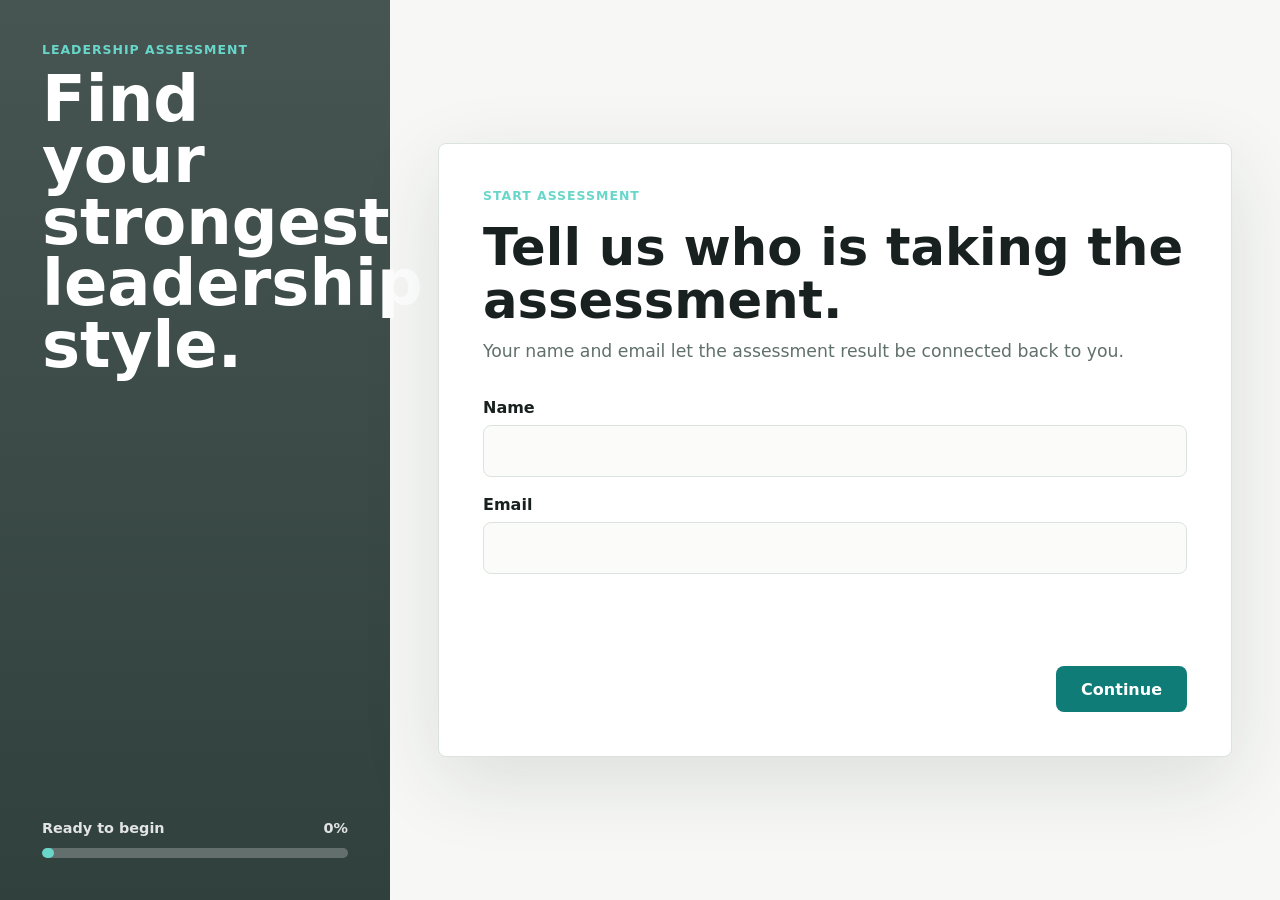
==== index.html @ 4956311d "Reset assessment scoring to fixed weighted model" ====
<!doctype html>
<html lang="en">
  <head>
    <meta charset="utf-8">
    <meta name="viewport" content="width=device-width, initial-scale=1">
    <title>Leadership Assessment</title>
    <link rel="stylesheet" href="styles.css">
  </head>
  <body>
    <main class="app-shell">
      <aside class="sidebar" aria-label="Assessment progress">
        <div>
          <p class="eyebrow">Leadership Assessment</p>
          <h1>Find your strongest leadership style.</h1>
        </div>

        <div class="progress-panel">
          <div class="progress-label">
            <span id="progressText">Question 1</span>
            <span id="progressPercent">0%</span>
          </div>
          <div class="progress-track" aria-hidden="true">
            <div id="progressBar" class="progress-bar"></div>
          </div>
        </div>

        <nav class="dimension-list" aria-label="Leadership dimensions">
          <button class="dimension-pill active" data-style="Transformational">Transformational</button>
          <button class="dimension-pill" data-style="Transactional">Transactional</button>
          <button class="dimension-pill" data-style="Servant">Servant</button>
          <button class="dimension-pill" data-style="Autocratic">Autocratic</button>
          <button class="dimension-pill" data-style="Charismatic">Charismatic</button>
          <button class="dimension-pill" data-style="Democratic">Democratic</button>
          <button class="dimension-pill" data-style="Laissez-Faire">Laissez-Faire</button>
          <button class="dimension-pill" data-style="Situational">Situational</button>
        </nav>
      </aside>

      <section class="workspace">
        <section id="identityView" class="assessment-view start-view" aria-live="polite">
          <p class="eyebrow">Start Assessment</p>
          <h2>Tell us who is taking the assessment.</h2>
          <p class="question-help">
            Your name and email let the assessment result be connected back to you.
          </p>

          <form id="identityForm" class="identity-form" novalidate>
            <label for="respondentName">
              <span>Name</span>
              <input id="respondentName" name="respondentName" type="text" autocomplete="name" aria-describedby="identityError">
            </label>
            <label for="respondentEmail">
              <span>Email</span>
              <input id="respondentEmail" name="respondentEmail" type="email" autocomplete="email" aria-describedby="identityError">
            </label>

            <p id="identityError" class="form-error" role="alert"></p>

            <div class="actions results-actions">
              <button id="identityNextButton" class="primary-button" type="submit">Continue</button>
            </div>
          </form>
        </section>

        <section id="startView" class="assessment-view start-view hidden" aria-live="polite">
          <p class="eyebrow">Before You Begin</p>
          <h2>Understand your natural leadership tendencies.</h2>
          <p class="question-help">
            This leadership assessment is designed to help you better understand your natural leadership tendencies and preferences.
            Honest and thoughtful responses will provide the most accurate and useful results.
          </p>

          <div class="instruction-list">
            <section>
              <h3><span>1</span>Be honest</h3>
              <p>There are no right or wrong answers. The goal is to reflect your authentic self, not who you think you should be.</p>
            </section>
            <section>
              <h3><span>2</span>Do not overthink, but do not rush</h3>
              <p>Read each question carefully and choose the response that feels most natural or describes how you typically behave.</p>
            </section>
            <section>
              <h3><span>3</span>Use strong answers when they truly fit</h3>
              <p>Most situations are not black and white, but strong agreement or disagreement is appropriate when it genuinely applies.</p>
            </section>
            <section>
              <h3><span>4</span>Find a quiet moment</h3>
              <p>Complete the assessment in a comfortable space with minimal distractions, ideally in one sitting.</p>
            </section>
            <section>
              <h3><span>5</span>There is no perfect leader</h3>
              <p>Different leadership styles are effective in different situations. Understanding your style is a step toward adaptability and self-awareness.</p>
            </section>
          </div>

          <div class="actions results-actions">
            <button id="startButton" class="primary-button" type="button">Begin Assessment</button>
          </div>
        </section>

        <section id="assessmentView" class="assessment-view hidden" aria-live="polite">
          <div class="question-meta">
            <span id="dimensionLabel">Assessment Item</span>
            <span id="questionCounter">1 / 18</span>
          </div>
          <h2 id="questionText"></h2>
          <p id="questionHelp" class="question-help"></p>

          <fieldset class="rating-group" aria-label="Response options">
            <legend>Choose the statement that fits best.</legend>
            <button class="rating-option" data-value="1" type="button">
              <span>Strongly Disagree</span>
              <small>This does not describe me.</small>
            </button>
            <button class="rating-option" data-value="2" type="button">
              <span>Disagree</span>
              <small>This is usually not true.</small>
            </button>
            <button class="rating-option" data-value="3" type="button">
              <span>Neutral</span>
              <small>It depends on the situation.</small>
            </button>
            <button class="rating-option" data-value="4" type="button">
              <span>Agree</span>
              <small>This is usually true.</small>
            </button>
            <button class="rating-option" data-value="5" type="button">
              <span>Strongly Agree</span>
              <small>This strongly describes me.</small>
            </button>
          </fieldset>

          <div class="actions">
            <button id="backButton" class="icon-button" type="button" aria-label="Previous question" title="Previous question">
              <span aria-hidden="true">←</span>
            </button>
            <button id="nextButton" class="primary-button" type="button" disabled>Next</button>
          </div>
        </section>

        <section id="resultsView" class="results-view hidden" aria-live="polite">
          <div class="results-header">
            <div>
              <p class="eyebrow">Your Leadership Profile</p>
              <h2 id="profileTitle"></h2>
            </div>
            <div class="score-ring" aria-label="Strongest alignment">
              <span id="overallScore">0</span>
              <small>alignment</small>
            </div>
          </div>

          <p id="profileSummary" class="profile-summary"></p>

          <div id="dimensionScores" class="score-grid"></div>

          <section class="recommendation-panel">
            <h3>Style Detail</h3>
            <div id="recommendations" class="recommendations"></div>
          </section>

          <div class="actions results-actions">
            <button id="restartButton" class="secondary-button" type="button">Retake</button>
            <button id="reviewAttemptsButton" class="secondary-button" type="button">Review Saved Attempts</button>
            <button id="copyButton" class="primary-button" type="button">Copy Summary</button>
          </div>
        </section>

        <section id="attemptsView" class="results-view hidden" aria-live="polite">
          <div class="results-header">
            <div>
              <p class="eyebrow">Local Review Log</p>
              <h2>Saved assessment attempts</h2>
            </div>
          </div>

          <p class="profile-summary">
            Review completed assessment attempts on this device, including the questions asked, selected answers, and final result shown.
          </p>

          <div id="attemptsList" class="attempts-list"></div>

          <div class="actions results-actions">
            <button id="backToResultsButton" class="secondary-button" type="button">Back</button>
          </div>
        </section>
      </section>
    </main>

    <script src="data/leadership-assessment.js"></script>
    <script src="app.js"></script>
  </body>
</html>
---- styles.css ----
:root {
  color-scheme: light;
  --ink: #18211f;
  --muted: #60706a;
  --line: #dce3df;
  --paper: #f7f8f5;
  --surface: #ffffff;
  --accent: #0f7c78;
  --accent-dark: #095f5c;
  --amber: #d99a2b;
  --rose: #b84d62;
  --green: #4b8b3b;
  --shadow: 0 24px 80px rgba(28, 42, 38, 0.12);
}

* {
  box-sizing: border-box;
}

body {
  margin: 0;
  min-height: 100vh;
  background: var(--paper);
  color: var(--ink);
  font-family: Inter, ui-sans-serif, system-ui, -apple-system, BlinkMacSystemFont, "Segoe UI", sans-serif;
}

button {
  font: inherit;
}

.app-shell {
  display: grid;
  grid-template-columns: minmax(280px, 390px) minmax(0, 1fr);
  min-height: 100vh;
}

.sidebar {
  display: flex;
  flex-direction: column;
  justify-content: space-between;
  gap: 32px;
  padding: 42px;
  background:
    linear-gradient(rgba(15, 34, 31, 0.76), rgba(15, 34, 31, 0.86)),
    url("https://images.unsplash.com/photo-1552664730-d307ca884978?auto=format&fit=crop&w=1400&q=80");
  background-position: center;
  background-size: cover;
  color: #fff;
}

.eyebrow {
  margin: 0 0 12px;
  color: #69d6ca;
  font-size: 0.78rem;
  font-weight: 800;
  letter-spacing: 0.08em;
  text-transform: uppercase;
}

.sidebar h1 {
  max-width: 11ch;
  margin: 0;
  font-size: clamp(2.2rem, 5vw, 4.7rem);
  line-height: 0.96;
  letter-spacing: 0;
}

.progress-panel {
  display: grid;
  gap: 12px;
}

.progress-label {
  display: flex;
  justify-content: space-between;
  gap: 16px;
  color: rgba(255, 255, 255, 0.86);
  font-size: 0.9rem;
  font-weight: 700;
}

.progress-track {
  height: 10px;
  overflow: hidden;
  background: rgba(255, 255, 255, 0.24);
  border-radius: 999px;
}

.progress-bar {
  width: 6%;
  height: 100%;
  background: #69d6ca;
  border-radius: inherit;
  transition: width 220ms ease;
}

.dimension-list {
  display: none;
  grid-template-columns: repeat(2, minmax(0, 1fr));
  gap: 8px;
}

.dimension-pill {
  min-height: 40px;
  border: 1px solid rgba(255, 255, 255, 0.26);
  border-radius: 8px;
  background: rgba(255, 255, 255, 0.08);
  color: #fff;
  cursor: default;
  font-size: 0.78rem;
  font-weight: 700;
}

.dimension-pill.active {
  border-color: #69d6ca;
  background: rgba(105, 214, 202, 0.2);
}

.workspace {
  display: grid;
  align-items: center;
  padding: 48px;
}

.assessment-view,
.results-view {
  width: min(100%, 920px);
  margin: 0 auto;
  padding: 44px;
  background: var(--surface);
  border: 1px solid var(--line);
  border-radius: 8px;
  box-shadow: var(--shadow);
}

.question-meta,
.results-header {
  display: flex;
  align-items: center;
  justify-content: space-between;
  gap: 24px;
}

.question-meta {
  color: var(--accent-dark);
  font-size: 0.88rem;
  font-weight: 800;
  text-transform: uppercase;
}

h2 {
  margin: 18px 0 12px;
  font-size: clamp(2rem, 4vw, 3.6rem);
  line-height: 1.03;
  letter-spacing: 0;
}

.question-help,
.profile-summary {
  max-width: 68ch;
  margin: 0;
  color: var(--muted);
  font-size: 1.08rem;
  line-height: 1.6;
}

.instruction-list {
  display: grid;
  gap: 0;
  margin-top: 32px;
  padding: 6px 0;
  border-top: 1px solid var(--line);
  border-bottom: 1px solid var(--line);
}

.instruction-list section {
  display: grid;
  grid-template-columns: minmax(180px, 260px) minmax(0, 1fr);
  gap: 24px;
  padding: 18px 0;
}

.instruction-list section + section {
  border-top: 1px solid var(--line);
}

.instruction-list h3 {
  display: flex;
  align-items: flex-start;
  gap: 10px;
  margin: 0;
  font-size: 1rem;
}

.instruction-list h3 span {
  display: inline-grid;
  place-items: center;
  flex: 0 0 26px;
  width: 26px;
  height: 26px;
  border-radius: 50%;
  background: #e8f5f2;
  color: var(--accent-dark);
  font-size: 0.82rem;
  font-weight: 900;
}

.instruction-list p {
  margin: 0;
  color: var(--muted);
  line-height: 1.5;
}

.identity-form {
  display: grid;
  gap: 18px;
  margin-top: 32px;
}

.identity-form label {
  display: grid;
  gap: 8px;
  color: var(--ink);
  font-weight: 850;
}

.identity-form label small {
  color: var(--muted);
  font-size: 0.86rem;
  font-weight: 700;
}

.identity-form input {
  width: 100%;
  min-height: 52px;
  padding: 0 14px;
  border: 1px solid var(--line);
  border-radius: 8px;
  background: #fbfcfa;
  color: var(--ink);
  font: inherit;
}

.identity-form input:focus {
  outline: 3px solid rgba(15, 124, 120, 0.16);
  border-color: var(--accent);
}

.form-error {
  min-height: 22px;
  margin: 0;
  color: var(--rose);
  font-weight: 800;
}

.rating-group {
  display: grid;
  grid-template-columns: repeat(5, minmax(0, 1fr));
  gap: 12px;
  padding: 36px 0 0;
  margin: 0;
  border: 0;
}

.rating-group legend {
  position: absolute;
  width: 1px;
  height: 1px;
  overflow: hidden;
  clip: rect(0 0 0 0);
}

.rating-option {
  display: grid;
  align-content: start;
  min-height: 156px;
  padding: 16px;
  border: 1px solid var(--line);
  border-radius: 8px;
  background: #fbfcfa;
  color: var(--ink);
  text-align: left;
  cursor: pointer;
  transition: transform 160ms ease, border-color 160ms ease, background 160ms ease;
}

.rating-option:hover {
  transform: translateY(-2px);
  border-color: rgba(15, 124, 120, 0.42);
}

.rating-option.selected {
  border-color: var(--accent);
  background: #e8f5f2;
}

.rating-option span {
  display: block;
  margin-bottom: 10px;
  font-size: 0.96rem;
  font-weight: 850;
}

.rating-option small {
  color: var(--muted);
  line-height: 1.45;
}

.actions {
  display: flex;
  justify-content: space-between;
  gap: 12px;
  margin-top: 34px;
}

.primary-button,
.secondary-button,
.icon-button {
  min-height: 46px;
  border-radius: 8px;
  border: 1px solid transparent;
  font-weight: 850;
  cursor: pointer;
}

.primary-button {
  padding: 0 24px;
  background: var(--accent);
  color: #fff;
}

.primary-button:hover:not(:disabled) {
  background: var(--accent-dark);
}

.primary-button:disabled {
  cursor: not-allowed;
  opacity: 0.5;
}

.secondary-button,
.icon-button {
  background: #fff;
  border-color: var(--line);
  color: var(--ink);
}

.secondary-button {
  padding: 0 24px;
}

.icon-button {
  width: 48px;
  font-size: 1.3rem;
}

.hidden {
  display: none;
}

.results-header {
  align-items: flex-start;
}

.results-header h2 {
  margin-top: 0;
}

.score-ring {
  display: grid;
  place-items: center;
  flex: 0 0 128px;
  width: 128px;
  height: 128px;
  border: 10px solid #dcefeb;
  border-top-color: var(--accent);
  border-radius: 50%;
  color: var(--accent-dark);
}

.score-ring span {
  max-width: 92px;
  font-size: 1.15rem;
  font-weight: 900;
  line-height: 1.05;
  text-align: center;
}

.score-ring small {
  margin-top: -16px;
  color: var(--muted);
  font-size: 0.72rem;
  font-weight: 800;
  text-transform: uppercase;
}

.score-grid {
  display: grid;
  grid-template-columns: repeat(2, minmax(0, 1fr));
  gap: 14px;
  margin-top: 34px;
}

.score-card {
  padding: 18px;
  border: 1px solid var(--line);
  border-radius: 8px;
  background: #fbfcfa;
}

.score-card header {
  display: flex;
  align-items: center;
  justify-content: space-between;
  gap: 16px;
  margin-bottom: 12px;
  font-weight: 850;
}

.score-card header strong {
  color: var(--accent-dark);
  font-size: 0.92rem;
  text-align: right;
}

.meter {
  height: 9px;
  overflow: hidden;
  border-radius: 999px;
  background: #e9eeeb;
}

.meter span {
  display: block;
  height: 100%;
  border-radius: inherit;
  background: var(--accent);
}

.score-card.primary-style {
  border-color: rgba(15, 124, 120, 0.5);
  background: #eef8f5;
}

.score-card.muted-score {
  background: #fbfcfa;
  opacity: 0.68;
}

.recommendation strong {
  color: var(--ink);
}

.recommendation-panel {
  margin-top: 28px;
  padding-top: 28px;
  border-top: 1px solid var(--line);
}

.recommendation-panel h3 {
  margin: 0 0 22px;
  font-size: 1.3rem;
}

.recommendations {
  display: grid;
  gap: 14px;
}

.recommendation {
  display: flex;
  gap: 12px;
  align-items: start;
  color: var(--muted);
  line-height: 1.5;
  margin: 0;
}

.recommendation::before {
  content: "";
  flex: 0 0 auto;
  width: 10px;
  height: 10px;
  margin-top: 7px;
  border-radius: 50%;
  background: var(--amber);
}

.detail-card {
  padding: 24px;
  border: 1px solid var(--line);
  border-radius: 8px;
  background: #fbfcfa;
}

.warning-card {
  border-color: rgba(184, 77, 98, 0.36);
  background: #fff8f8;
}

.detail-card h4 {
  margin: 0 0 14px;
  font-size: 1.18rem;
}

.detail-card p {
  margin: 0;
  color: var(--muted);
  line-height: 1.55;
}

.detail-list {
  display: grid;
  gap: 10px;
  margin-top: 16px;
}

.profile-section {
  display: grid;
  gap: 18px;
}

.profile-section h5 {
  margin: 22px 0 8px;
  font-size: 0.88rem;
  letter-spacing: 0.08em;
  text-transform: uppercase;
  color: var(--accent-dark);
}

.profile-section ul {
  display: grid;
  gap: 9px;
  margin: 0;
  padding: 0;
  list-style: none;
}

.profile-section li {
  position: relative;
  padding-left: 22px;
  color: var(--muted);
  line-height: 1.48;
}

.profile-section li::before {
  content: "";
  position: absolute;
  left: 0;
  top: 0.58em;
  width: 8px;
  height: 8px;
  border-radius: 50%;
  background: var(--amber);
}

.attempts-list {
  display: grid;
  gap: 18px;
  margin-top: 30px;
}

.attempt-card {
  padding: 20px;
  border: 1px solid var(--line);
  border-radius: 8px;
  background: #fbfcfa;
}

.attempt-card h3 {
  margin: 0 0 6px;
  font-size: 1.1rem;
}

.attempt-card p,
.empty-state {
  margin: 0;
  color: var(--muted);
  line-height: 1.5;
}

.score-strip {
  display: flex;
  flex-wrap: wrap;
  gap: 8px;
  margin: 16px 0;
}

.score-strip span {
  padding: 7px 10px;
  border-radius: 999px;
  background: #e8f5f2;
  color: var(--accent-dark);
  font-size: 0.88rem;
}

.attempt-card details {
  margin-top: 8px;
}

.attempt-card summary {
  cursor: pointer;
  font-weight: 850;
}

.table-wrap {
  overflow-x: auto;
  margin-top: 14px;
  border: 1px solid var(--line);
  border-radius: 8px;
  background: #fff;
}

table {
  width: 100%;
  border-collapse: collapse;
  min-width: 760px;
}

th,
td {
  padding: 12px;
  border-bottom: 1px solid var(--line);
  text-align: left;
  vertical-align: top;
  font-size: 0.9rem;
}

th {
  color: var(--accent-dark);
  font-size: 0.78rem;
  text-transform: uppercase;
}

td {
  color: var(--muted);
}

.results-actions {
  justify-content: flex-end;
}

@media (max-width: 900px) {
  .app-shell {
    grid-template-columns: 1fr;
  }

  .sidebar {
    min-height: 420px;
    padding: 28px;
  }

  .sidebar h1 {
    max-width: 12ch;
  }

  .workspace {
    padding: 24px;
  }

  .assessment-view,
  .results-view {
    padding: 28px;
  }

  .rating-group,
  .score-grid {
    grid-template-columns: 1fr;
  }

  .instruction-list section {
    grid-template-columns: 1fr;
    gap: 8px;
  }

  .rating-option {
    min-height: auto;
  }
}

@media (max-width: 560px) {
  .sidebar {
    min-height: 330px;
    gap: 24px;
  }

  .sidebar h1 {
    font-size: 2.35rem;
  }

  .question-meta,
  .results-header {
    align-items: flex-start;
    flex-direction: column;
  }

  .score-ring {
    width: 112px;
    height: 112px;
    flex-basis: 112px;
  }
}
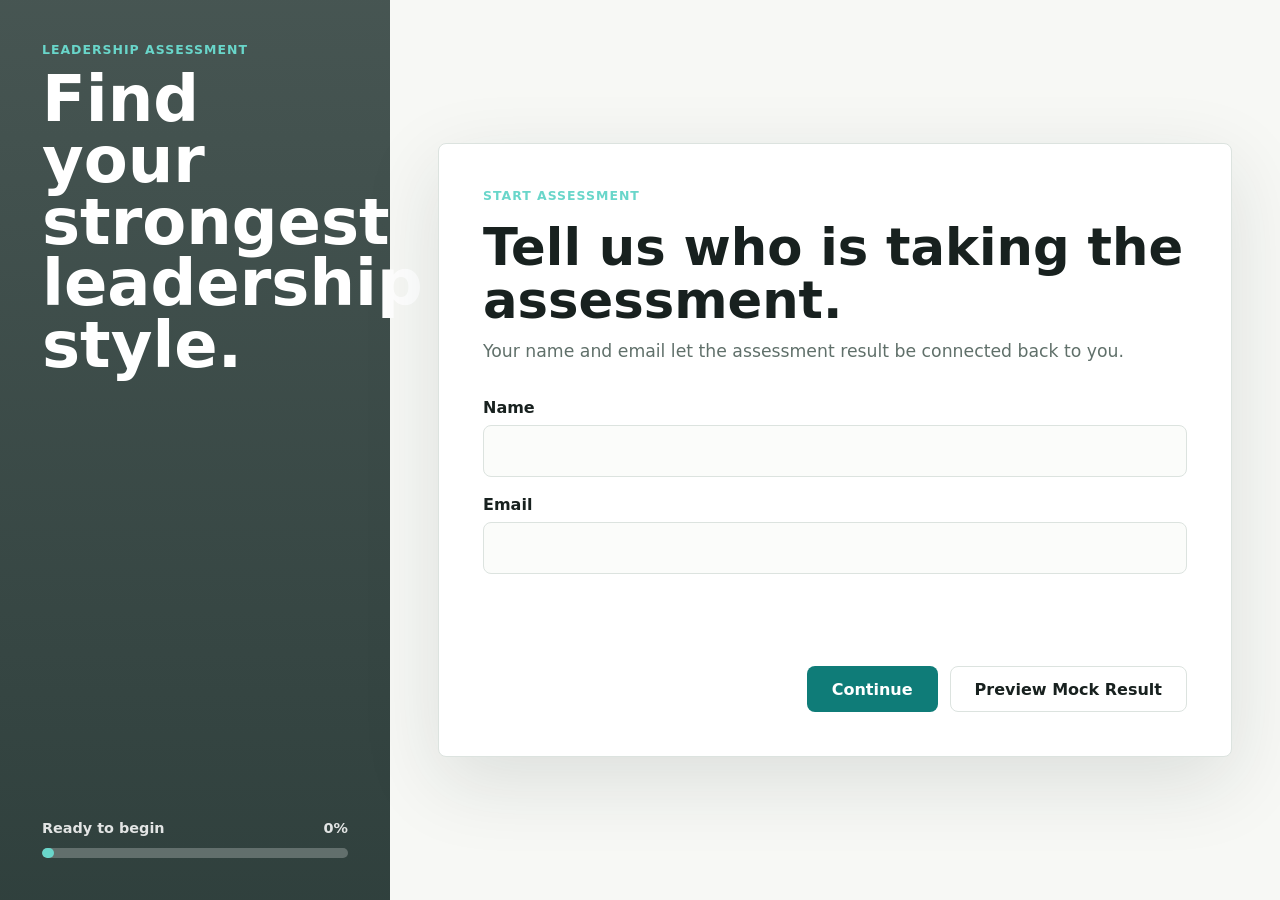
==== commit fa5d7eeb: "Add mock result preview" ====
--- a/index.html
+++ b/index.html
@@ -58,6 +58,7 @@
 
             <div class="actions results-actions">
               <button id="identityNextButton" class="primary-button" type="submit">Continue</button>
+              <button id="mockResultButton" class="secondary-button" type="button">Preview Mock Result</button>
             </div>
           </form>
         </section>
@@ -144,15 +145,15 @@
               <p class="eyebrow">Your Leadership Profile</p>
               <h2 id="profileTitle"></h2>
             </div>
-            <div class="score-ring" aria-label="Strongest alignment">
+            <div class="score-ring" aria-label="Profile concentration">
               <span id="overallScore">0</span>
-              <small>alignment</small>
+              <small>profile</small>
             </div>
           </div>
 
           <p id="profileSummary" class="profile-summary"></p>
 
-          <div id="dimensionScores" class="score-grid"></div>
+          <div id="dimensionScores" class="map-host"></div>
 
           <section class="recommendation-panel">
             <h3>Style Detail</h3>
--- a/styles.css
+++ b/styles.css
@@ -381,7 +381,7 @@
 
 .score-ring span {
   max-width: 92px;
-  font-size: 1.15rem;
+  font-size: 1.05rem;
   font-weight: 900;
   line-height: 1.05;
   text-align: center;
@@ -395,57 +395,138 @@
   text-transform: uppercase;
 }
 
-.score-grid {
-  display: grid;
-  grid-template-columns: repeat(2, minmax(0, 1fr));
-  gap: 14px;
+.map-host {
   margin-top: 34px;
 }
 
-.score-card {
-  padding: 18px;
+.leadership-map {
+  display: grid;
+  grid-template-columns: minmax(0, 0.8fr) minmax(320px, 1.2fr);
+  gap: 28px;
+  align-items: center;
+  padding: 24px;
   border: 1px solid var(--line);
   border-radius: 8px;
   background: #fbfcfa;
 }
 
-.score-card header {
-  display: flex;
-  align-items: center;
-  justify-content: space-between;
-  gap: 16px;
-  margin-bottom: 12px;
-  font-weight: 850;
-}
-
-.score-card header strong {
+.map-copy h3 {
+  margin: 0 0 12px;
+  font-size: 1.15rem;
+}
+
+.map-copy p {
+  margin: 0 0 16px;
+  color: var(--muted);
+}
+
+.map-copy strong {
+  display: inline-flex;
   color: var(--accent-dark);
   font-size: 0.92rem;
-  text-align: right;
-}
-
-.meter {
-  height: 9px;
-  overflow: hidden;
-  border-radius: 999px;
-  background: #e9eeeb;
-}
-
-.meter span {
-  display: block;
-  height: 100%;
-  border-radius: inherit;
-  background: var(--accent);
-}
-
-.score-card.primary-style {
+  text-transform: uppercase;
+  letter-spacing: 0.08em;
+}
+
+.radar-map {
+  width: min(100%, 520px);
+  justify-self: center;
+  overflow: visible;
+}
+
+.radar-ring {
+  fill: none;
+  stroke: #dfe8e4;
+  stroke-width: 1.4;
+}
+
+.radar-ring.outer {
+  stroke: rgba(15, 124, 120, 0.42);
+  stroke-width: 2;
+}
+
+.radar-axis {
+  stroke: #e1e9e6;
+  stroke-width: 1.2;
+}
+
+.radar-label {
+  fill: var(--ink);
+  font-size: 0.64rem;
+  font-weight: 850;
+}
+
+.radar-shape {
+  fill: rgba(15, 124, 120, 0.16);
+  stroke: var(--accent);
+  stroke-width: 3;
+  stroke-linejoin: round;
+}
+
+.radar-shape.muted {
+  fill: rgba(108, 122, 116, 0.1);
+  stroke: #9ca9a4;
+}
+
+.radar-style-point {
+  fill: var(--accent-dark);
+  stroke: #fff;
+  stroke-width: 2;
+}
+
+.radar-center {
+  fill: #dba124;
+}
+
+.radar-landing {
+  fill: #dba124;
+  stroke: #fff;
+  stroke-width: 4;
+  filter: drop-shadow(0 6px 10px rgba(20, 37, 34, 0.22));
+}
+
+.map-legend {
+  grid-column: 1 / -1;
+  display: grid;
+  grid-template-columns: repeat(auto-fit, minmax(240px, 1fr));
+  gap: 10px;
+}
+
+.map-legend article {
+  display: grid;
+  grid-template-columns: minmax(0, 1fr) auto;
+  align-items: center;
+  gap: 12px;
+  padding: 12px 14px;
+  min-height: 68px;
+  border: 1px solid var(--line);
+  border-radius: 8px;
+  background: #fff;
+  font-weight: 850;
+}
+
+.map-legend span {
+  min-width: 0;
+  line-height: 1.08;
+  overflow-wrap: anywhere;
+}
+
+.map-legend article.primary-style {
   border-color: rgba(15, 124, 120, 0.5);
   background: #eef8f5;
 }
 
-.score-card.muted-score {
-  background: #fbfcfa;
+.map-legend article.muted-score {
   opacity: 0.68;
+}
+
+.map-legend strong {
+  max-width: 7.5rem;
+  color: var(--accent-dark);
+  font-size: 0.82rem;
+  line-height: 1.05;
+  text-align: right;
+  white-space: normal;
 }
 
 .recommendation strong {
@@ -665,7 +746,11 @@
   }
 
   .rating-group,
-  .score-grid {
+  .map-legend {
+    grid-template-columns: 1fr;
+  }
+
+  .leadership-map {
     grid-template-columns: 1fr;
   }
 
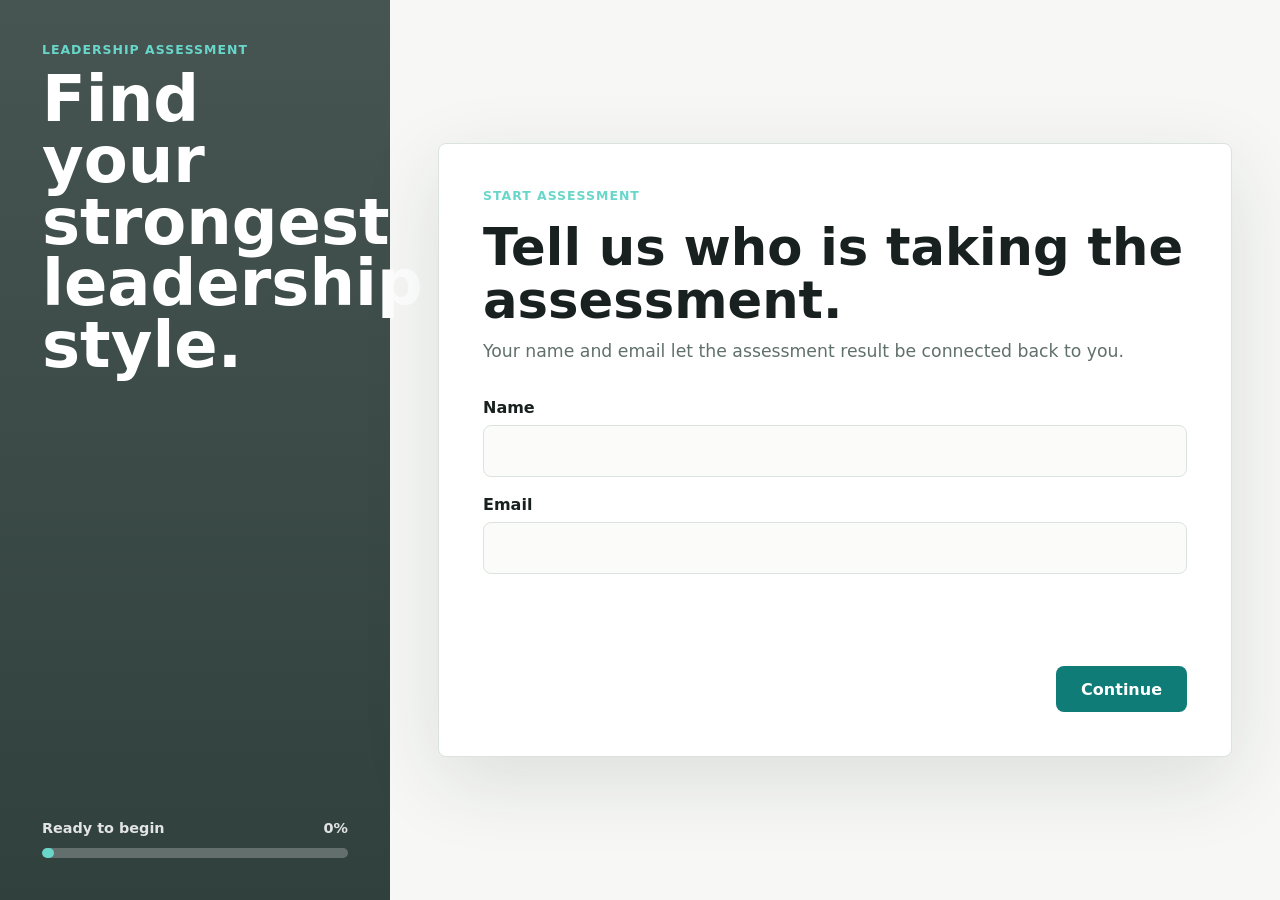
==== commit 3a12c264: "Build protected leadership analytics dashboard" ====
--- a/index.html
+++ b/index.html
@@ -58,7 +58,7 @@
 
             <div class="actions results-actions">
               <button id="identityNextButton" class="primary-button" type="submit">Continue</button>
-              <button id="mockResultButton" class="secondary-button" type="button">Preview Mock Result</button>
+              <!-- Development only: <button class="secondary-button mock-result-button" type="button">Preview Mock Result</button> -->
             </div>
           </form>
         </section>
@@ -96,6 +96,7 @@
 
           <div class="actions results-actions">
             <button id="startButton" class="primary-button" type="button">Begin Assessment</button>
+            <!-- Development only: <button class="secondary-button mock-result-button" type="button">Preview Mock Result</button> -->
           </div>
         </section>
 
@@ -147,11 +148,12 @@
             </div>
             <div class="score-ring" aria-label="Profile concentration">
               <span id="overallScore">0</span>
-              <small>profile</small>
+              <small>pattern</small>
             </div>
           </div>
 
           <p id="profileSummary" class="profile-summary"></p>
+          <p class="profile-note">The pattern label describes whether your answers are spread across styles or point more toward one area. It is not a separate leadership type.</p>
 
           <div id="dimensionScores" class="map-host"></div>
 
--- a/styles.css
+++ b/styles.css
@@ -165,6 +165,14 @@
   line-height: 1.6;
 }
 
+.profile-note {
+  max-width: 76ch;
+  margin: -4px 0 0;
+  color: #6f817b;
+  font-size: 0.9rem;
+  line-height: 1.45;
+}
+
 .instruction-list {
   display: grid;
   gap: 0;
@@ -420,14 +428,6 @@
   color: var(--muted);
 }
 
-.map-copy strong {
-  display: inline-flex;
-  color: var(--accent-dark);
-  font-size: 0.92rem;
-  text-transform: uppercase;
-  letter-spacing: 0.08em;
-}
-
 .radar-map {
   width: min(100%, 520px);
   justify-self: center;
@@ -488,7 +488,7 @@
 .map-legend {
   grid-column: 1 / -1;
   display: grid;
-  grid-template-columns: repeat(auto-fit, minmax(240px, 1fr));
+  grid-template-columns: repeat(auto-fit, minmax(320px, 1fr));
   gap: 10px;
 }
 
@@ -508,7 +508,8 @@
 .map-legend span {
   min-width: 0;
   line-height: 1.08;
-  overflow-wrap: anywhere;
+  overflow-wrap: normal;
+  white-space: nowrap;
 }
 
 .map-legend article.primary-style {
@@ -521,12 +522,11 @@
 }
 
 .map-legend strong {
-  max-width: 7.5rem;
   color: var(--accent-dark);
   font-size: 0.82rem;
   line-height: 1.05;
   text-align: right;
-  white-space: normal;
+  white-space: nowrap;
 }
 
 .recommendation strong {
